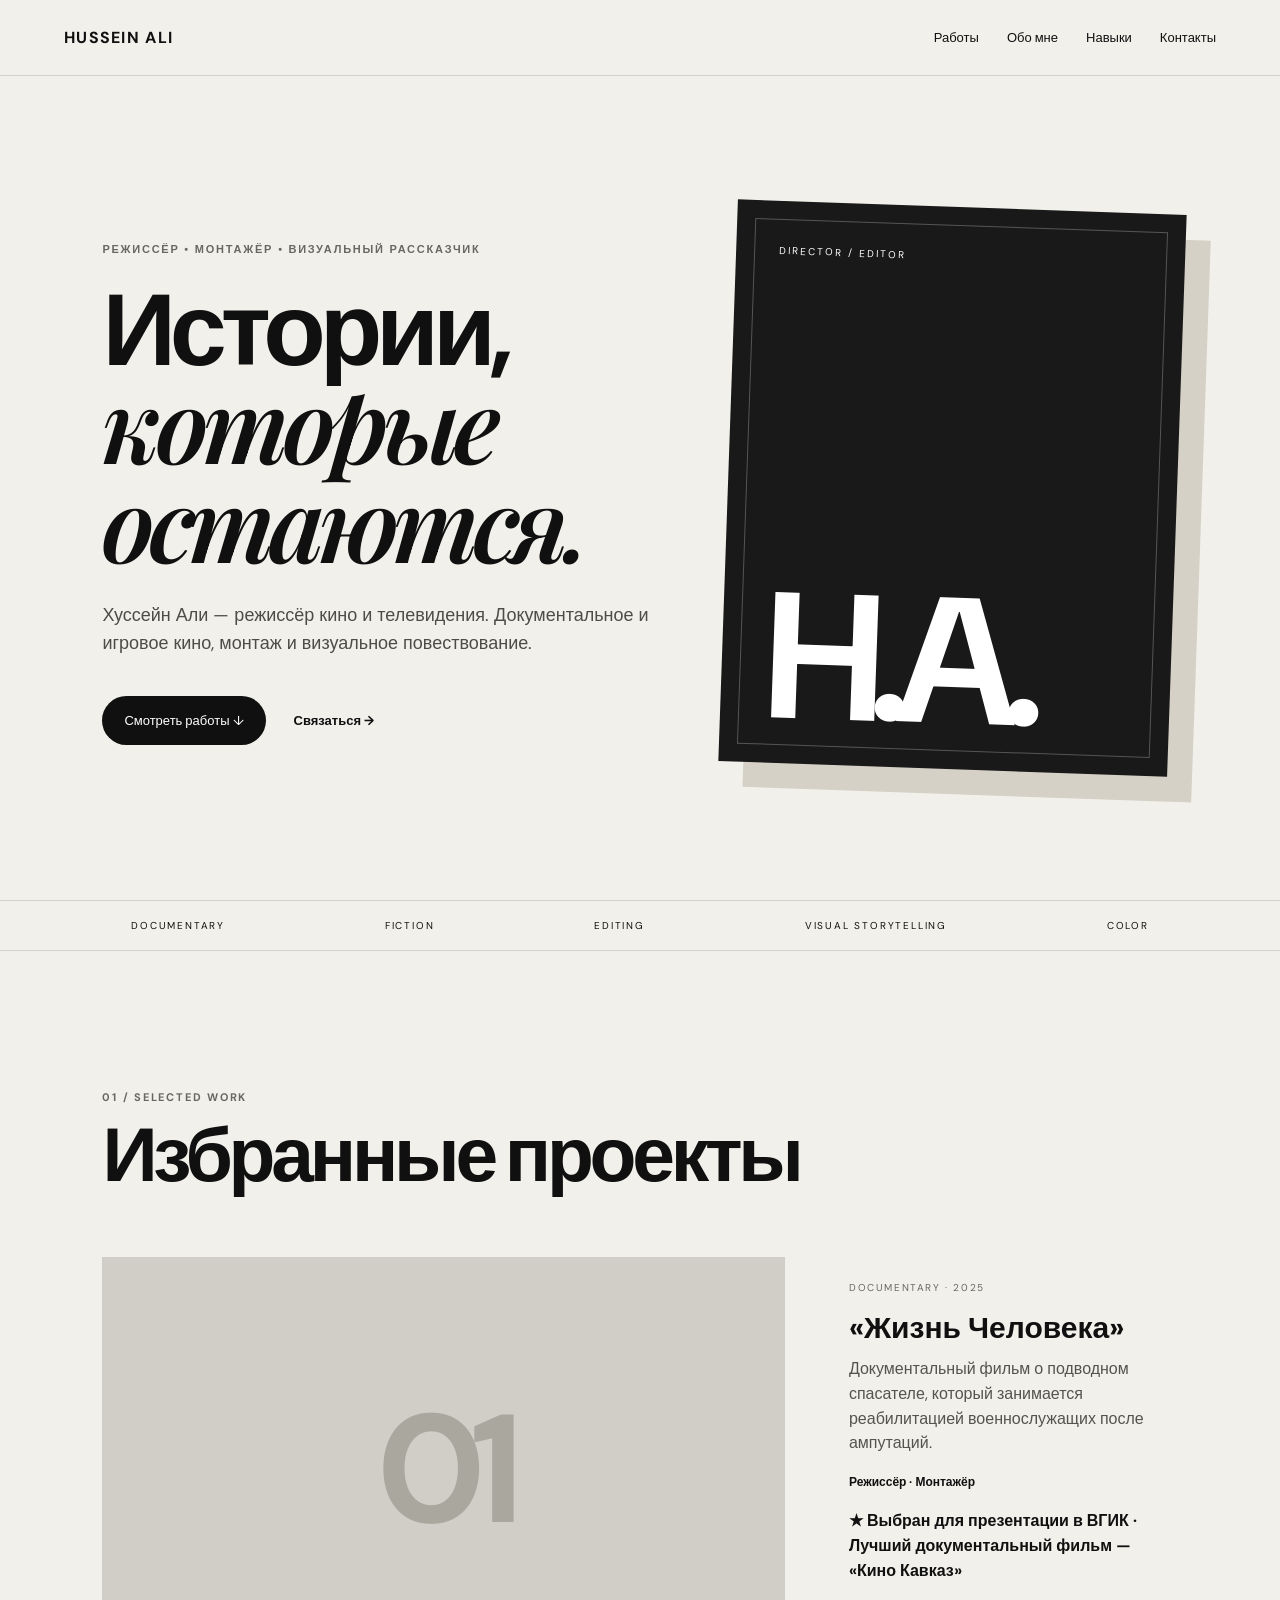
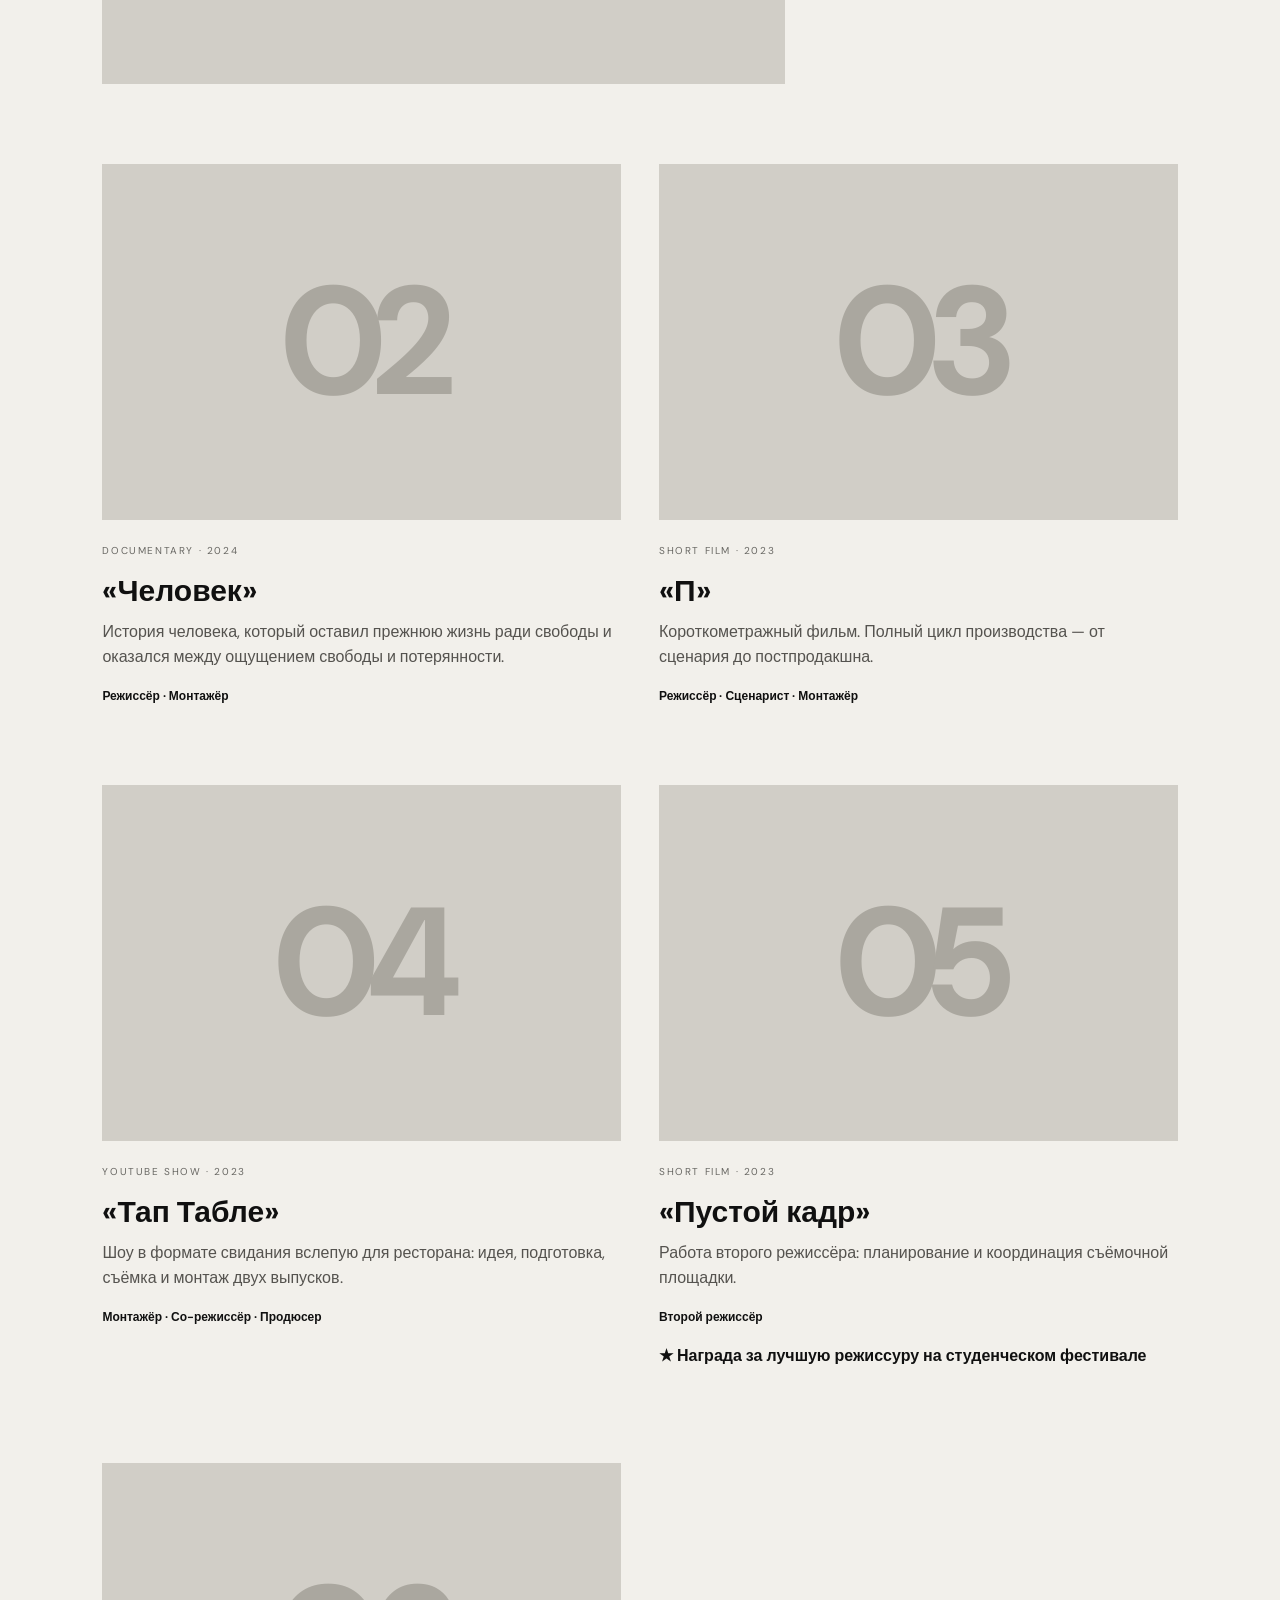
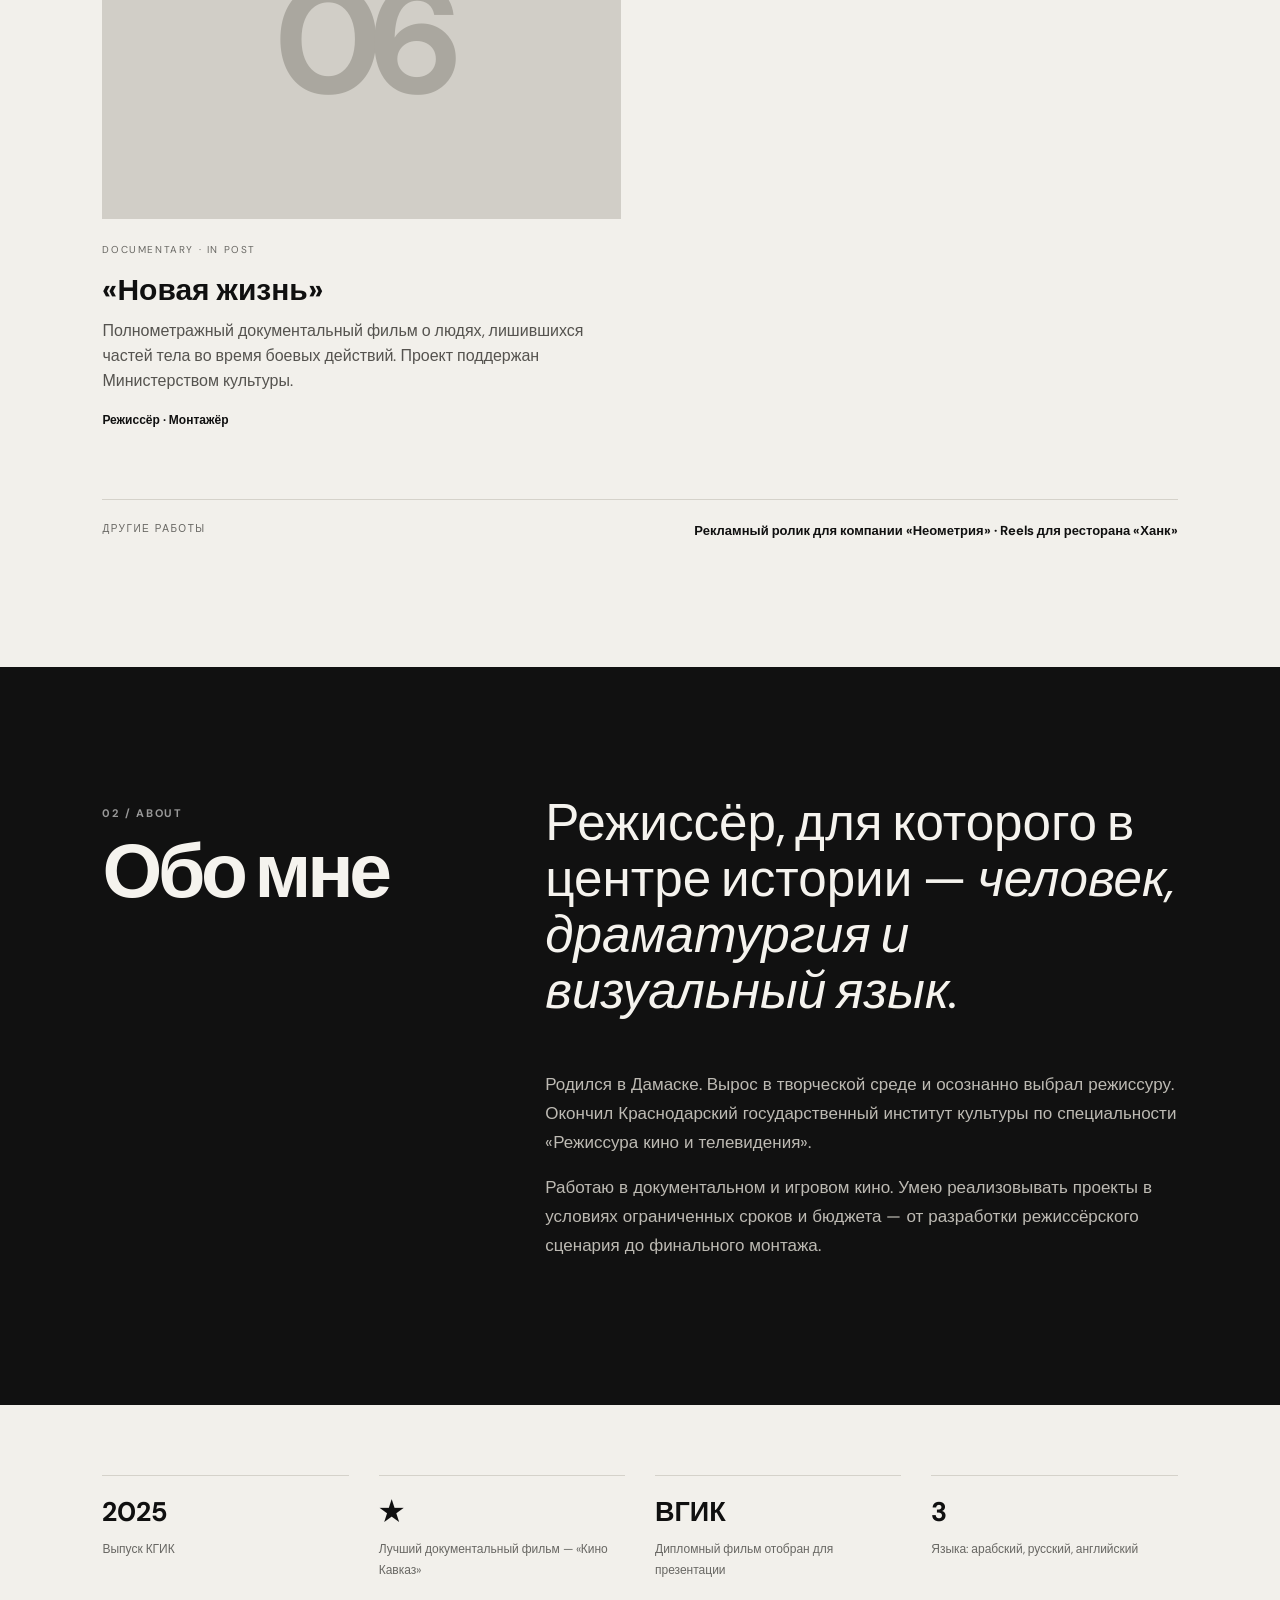
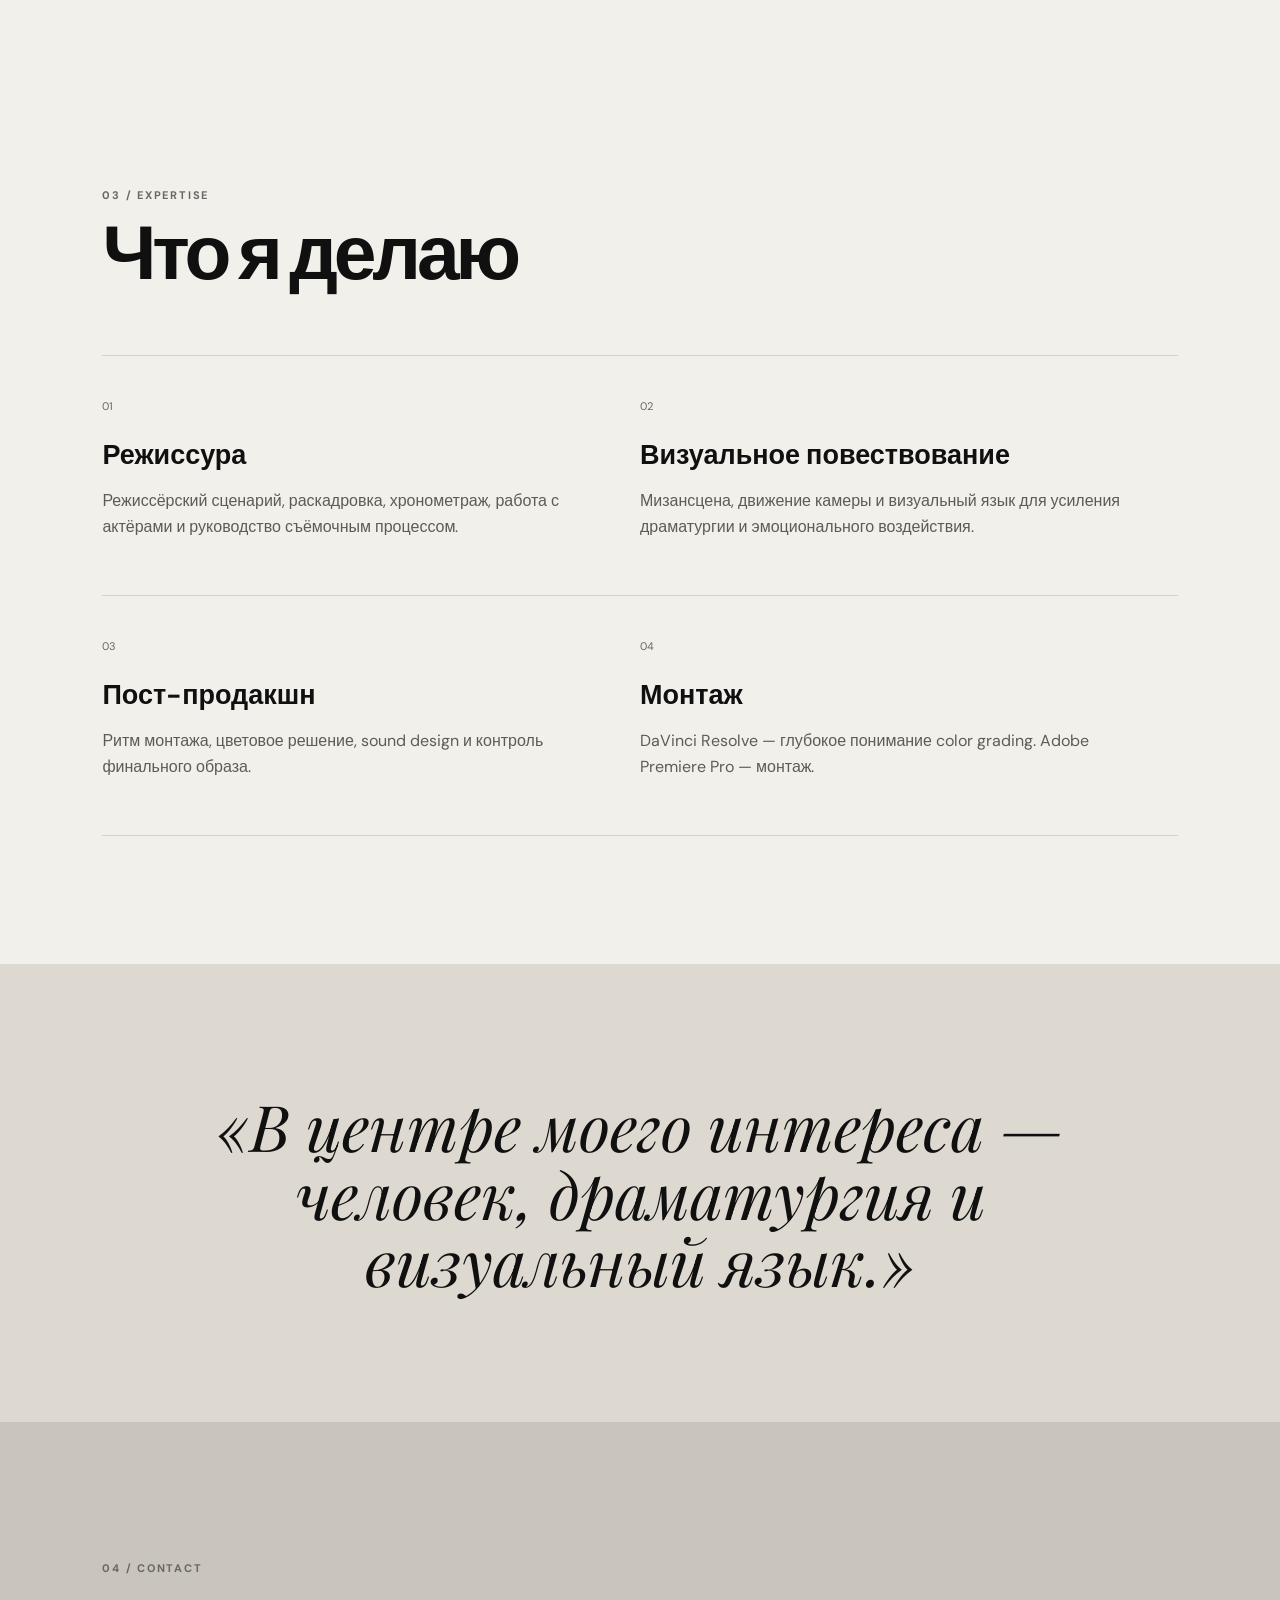
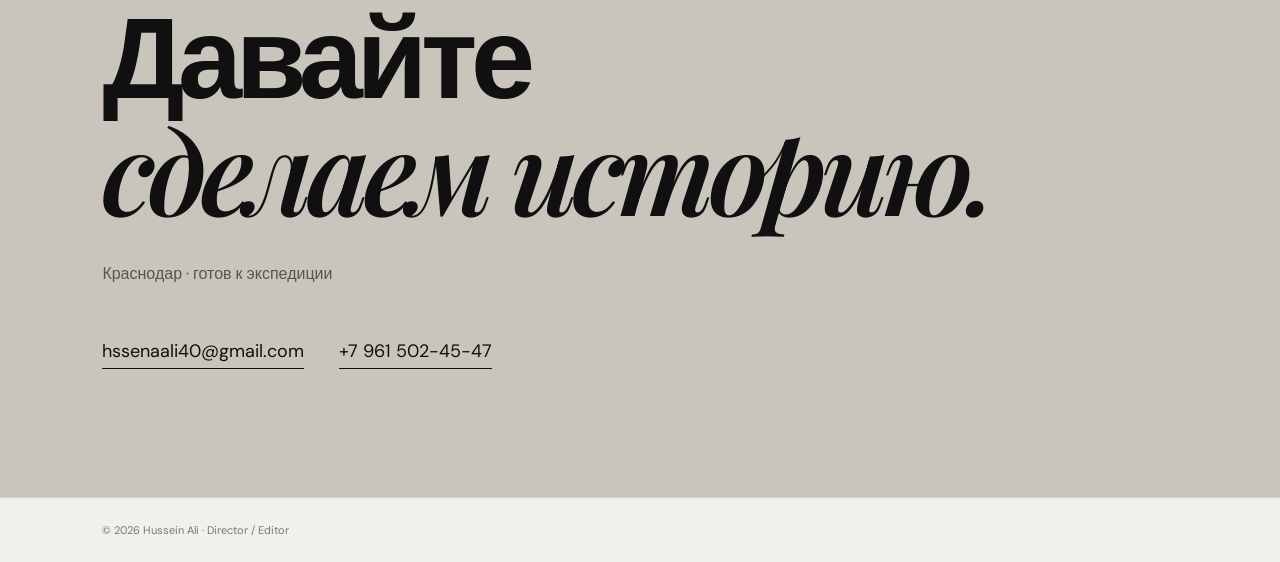
==== index.html @ 65bf878f "Add files via upload" ====
<!doctype html>
<html lang="ru">
<head>
  <meta charset="utf-8">
  <meta name="viewport" content="width=device-width,initial-scale=1">
  <title>Хуссейн Али — Режиссёр / Монтажёр</title>
  <meta name="description" content="Портфолио Хуссейна Али — режиссёр кино и телевидения, монтажёр.">
  <link rel="stylesheet" href="style.css">
</head>
<body>
<header class="nav">
  <a class="logo" href="#top">HUSSEIN ALI</a>
  <nav>
    <a href="#work">Работы</a><a href="#about">Обо мне</a><a href="#skills">Навыки</a><a href="#contact">Контакты</a>
  </nav>
</header>

<main id="top">
  <section class="hero">
    <div class="hero-copy">
      <p class="eyebrow">РЕЖИССЁР • МОНТАЖЁР • ВИЗУАЛЬНЫЙ РАССКАЗЧИК</p>
      <h1>Истории,<br><em>которые остаются.</em></h1>
      <p class="lead">Хуссейн Али — режиссёр кино и телевидения. Документальное и игровое кино, монтаж и визуальное повествование.</p>
      <div class="buttons"><a class="button" href="#work">Смотреть работы ↓</a><a class="text-link" href="#contact">Связаться →</a></div>
    </div>
    <div class="hero-card">
      <div class="film-frame"><span>DIRECTOR / EDITOR</span><b>H.A.</b></div>
    </div>
  </section>

  <section class="ticker"><span>DOCUMENTARY</span><span>FICTION</span><span>EDITING</span><span>VISUAL STORYTELLING</span><span>COLOR</span></section>

  <section id="work" class="section">
    <div class="section-head"><p class="eyebrow">01 / SELECTED WORK</p><h2>Избранные проекты</h2></div>
    <div class="projects">
      <article class="project featured">
        <div class="project-media"><div class="placeholder">01</div></div>
        <div class="project-info"><span>DOCUMENTARY · 2025</span><h3>«Жизнь Человека»</h3><p>Документальный фильм о подводном спасателе, который занимается реабилитацией военнослужащих после ампутаций.</p><b>Режиссёр · Монтажёр</b><p class="award">★ Выбран для презентации в ВГИК · Лучший документальный фильм — «Кино Кавказ»</p></div>
      </article>
      <article class="project">
        <div class="project-media"><div class="placeholder">02</div></div>
        <div class="project-info"><span>DOCUMENTARY · 2024</span><h3>«Человек»</h3><p>История человека, который оставил прежнюю жизнь ради свободы и оказался между ощущением свободы и потерянности.</p><b>Режиссёр · Монтажёр</b></div>
      </article>
      <article class="project">
        <div class="project-media"><div class="placeholder">03</div></div>
        <div class="project-info"><span>SHORT FILM · 2023</span><h3>«П»</h3><p>Короткометражный фильм. Полный цикл производства — от сценария до постпродакшна.</p><b>Режиссёр · Сценарист · Монтажёр</b></div>
      </article>
      <article class="project">
        <div class="project-media"><div class="placeholder">04</div></div>
        <div class="project-info"><span>YOUTUBE SHOW · 2023</span><h3>«Тап Табле»</h3><p>Шоу в формате свидания вслепую для ресторана: идея, подготовка, съёмка и монтаж двух выпусков.</p><b>Монтажёр · Со-режиссёр · Продюсер</b></div>
      </article>
      <article class="project">
        <div class="project-media"><div class="placeholder">05</div></div>
        <div class="project-info"><span>SHORT FILM · 2023</span><h3>«Пустой кадр»</h3><p>Работа второго режиссёра: планирование и координация съёмочной площадки.</p><b>Второй режиссёр</b><p class="award">★ Награда за лучшую режиссуру на студенческом фестивале</p></div>
      </article>
      <article class="project">
        <div class="project-media"><div class="placeholder">06</div></div>
        <div class="project-info"><span>DOCUMENTARY · IN POST</span><h3>«Новая жизнь»</h3><p>Полнометражный документальный фильм о людях, лишившихся частей тела во время боевых действий. Проект поддержан Министерством культуры.</p><b>Режиссёр · Монтажёр</b></div>
      </article>
    </div>
    <div class="mini-work"><span>ДРУГИЕ РАБОТЫ</span><strong>Рекламный ролик для компании «Неометрия» · Reels для ресторана «Ханк»</strong></div>
  </section>

  <section id="about" class="dark-section">
    <div><p class="eyebrow">02 / ABOUT</p><h2>Обо мне</h2></div>
    <div class="about-text">
      <p class="big">Режиссёр, для которого в центре истории — <em>человек, драматургия и визуальный язык.</em></p>
      <p>Родился в Дамаске. Вырос в творческой среде и осознанно выбрал режиссуру. Окончил Краснодарский государственный институт культуры по специальности «Режиссура кино и телевидения».</p>
      <p>Работаю в документальном и игровом кино. Умею реализовывать проекты в условиях ограниченных сроков и бюджета — от разработки режиссёрского сценария до финального монтажа.</p>
    </div>
  </section>

  <section class="section facts">
    <div class="fact"><b>2025</b><span>Выпуск КГИК</span></div>
    <div class="fact"><b>★</b><span>Лучший документальный фильм — «Кино Кавказ»</span></div>
    <div class="fact"><b>ВГИК</b><span>Дипломный фильм отобран для презентации</span></div>
    <div class="fact"><b>3</b><span>Языка: арабский, русский, английский</span></div>
  </section>

  <section id="skills" class="section skills">
    <div class="section-head"><p class="eyebrow">03 / EXPERTISE</p><h2>Что я делаю</h2></div>
    <div class="skill-grid">
      <div><span>01</span><h3>Режиссура</h3><p>Режиссёрский сценарий, раскадровка, хронометраж, работа с актёрами и руководство съёмочным процессом.</p></div>
      <div><span>02</span><h3>Визуальное повествование</h3><p>Мизансцена, движение камеры и визуальный язык для усиления драматургии и эмоционального воздействия.</p></div>
      <div><span>03</span><h3>Пост-продакшн</h3><p>Ритм монтажа, цветовое решение, sound design и контроль финального образа.</p></div>
      <div><span>04</span><h3>Монтаж</h3><p>DaVinci Resolve — глубокое понимание color grading. Adobe Premiere Pro — монтаж.</p></div>
    </div>
  </section>

  <section class="quote"><p>«В центре моего интереса — человек, драматургия и визуальный язык.»</p></section>

  <section id="contact" class="contact">
    <p class="eyebrow">04 / CONTACT</p>
    <h2>Давайте<br><em>сделаем историю.</em></h2>
    <p>Краснодар · готов к экспедиции</p>
    <div class="contact-links">
      <a href="mailto:hssenaali40@gmail.com">hssenaali40@gmail.com</a>
      <a href="tel:+79615024547">+7 961 502-45-47</a>
    </div>
  </section>
</main>
<footer>© 2026 Hussein Ali · Director / Editor</footer>
<script src="script.js"></script>
</body>
</html>
---- style.css ----
@import url('https://fonts.googleapis.com/css2?family=DM+Sans:wght@400;500;700&family=Playfair+Display:ital,wght@0,600;1,600&display=swap');
:root{--bg:#f2f0eb;--ink:#101010;--muted:#686763;--line:#d5d2ca;--dark:#111;--white:#f5f3ee}
*{box-sizing:border-box}html{scroll-behavior:smooth}body{margin:0;background:var(--bg);color:var(--ink);font-family:"DM Sans",sans-serif}a{color:inherit;text-decoration:none}.nav{height:76px;padding:0 5vw;display:flex;align-items:center;justify-content:space-between;border-bottom:1px solid var(--line);position:sticky;top:0;background:rgba(242,240,235,.92);backdrop-filter:blur(14px);z-index:5}.logo{font-weight:700;letter-spacing:.08em}.nav nav{display:flex;gap:28px;font-size:13px}.nav nav a:hover{text-decoration:underline}.hero{min-height:calc(100vh - 76px);padding:7vw 8vw;display:grid;grid-template-columns:1.1fr .9fr;gap:6vw;align-items:center}.eyebrow{font-size:11px;letter-spacing:.16em;font-weight:700;color:var(--muted)}h1{font-size:clamp(58px,8vw,120px);line-height:.9;letter-spacing:-.06em;margin:28px 0}h1 em,h2 em{font-family:"Playfair Display",serif;font-weight:600}.lead{max-width:600px;font-size:18px;line-height:1.55;color:#4d4c48}.buttons{display:flex;align-items:center;gap:28px;margin-top:38px}.button{background:var(--ink);color:white;padding:16px 22px;border-radius:100px;font-size:13px}.text-link{font-size:13px;font-weight:700}.hero-card{aspect-ratio:4/5;background:#191919;padding:18px;transform:rotate(2deg);box-shadow:25px 25px 0 #d6d1c7}.film-frame{height:100%;border:1px solid #555;display:flex;flex-direction:column;justify-content:space-between;padding:24px;color:white}.film-frame span{font-size:10px;letter-spacing:.2em}.film-frame b{font-size:clamp(100px,14vw,210px);letter-spacing:-.08em;line-height:.7}.ticker{border-block:1px solid var(--line);display:flex;justify-content:space-around;padding:18px 4vw;font-size:10px;letter-spacing:.18em}.section{padding:10vw 8vw}.section-head{margin-bottom:65px}.section h2,.dark-section h2,.contact h2{font-size:clamp(45px,6vw,82px);letter-spacing:-.055em;line-height:.95;margin:15px 0}.projects{display:grid;grid-template-columns:1fr 1fr;gap:80px 38px}.project.featured{grid-column:1/-1;display:grid;grid-template-columns:1.35fr .65fr;gap:5vw}.project-media{background:#d1cec7;aspect-ratio:16/10;overflow:hidden}.project:not(.featured) .project-media{aspect-ratio:16/11}.placeholder{height:100%;display:flex;align-items:center;justify-content:center;font-size:clamp(80px,12vw,180px);font-weight:700;letter-spacing:-.08em;color:#aaa79f}.project-info{padding-top:18px}.project-info span{font-size:10px;letter-spacing:.16em;color:var(--muted)}.project-info h3{font-size:30px;margin:12px 0 10px}.project-info p{line-height:1.55;color:#55534f;margin:0 0 14px}.project-info b{font-size:12px}.award{margin-top:18px!important;color:var(--ink)!important;font-weight:700}.mini-work{margin-top:70px;border-top:1px solid var(--line);padding-top:22px;display:flex;justify-content:space-between;gap:30px;font-size:13px}.mini-work span{font-size:10px;letter-spacing:.15em;color:var(--muted)}.dark-section{background:var(--dark);color:var(--white);padding:10vw 8vw;display:grid;grid-template-columns:.7fr 1.3fr;gap:8vw}.dark-section .eyebrow{color:#999}.about-text{max-width:760px}.about-text .big{font-size:clamp(28px,4vw,52px);line-height:1.1;margin:0 0 50px}.about-text p:not(.big){font-size:17px;line-height:1.7;color:#bdbab3}.facts{display:grid;grid-template-columns:repeat(4,1fr);gap:30px;padding-block:70px}.fact{border-top:1px solid var(--line);padding-top:18px}.fact b{font-size:27px;display:block;margin-bottom:8px}.fact span{font-size:12px;color:var(--muted);line-height:1.4}.skill-grid{display:grid;grid-template-columns:1fr 1fr;gap:0;border-top:1px solid var(--line)}.skill-grid>div{padding:38px 20px 40px 0;border-bottom:1px solid var(--line)}.skill-grid span{font-size:11px;color:var(--muted)}.skill-grid h3{font-size:27px;margin:22px 0 10px}.skill-grid p{max-width:550px;line-height:1.6;color:#5d5b56}.quote{background:#ddd9d0;padding:10vw 8vw;text-align:center}.quote p{font-family:"Playfair Display",serif;font-style:italic;font-size:clamp(32px,5vw,70px);max-width:1000px;margin:auto;line-height:1.05}.contact{background:#c9c5bc;padding:10vw 8vw}.contact h2{font-size:clamp(60px,9vw,130px);margin:30px 0}.contact>p:not(.eyebrow){color:#555}.contact-links{display:flex;flex-wrap:wrap;gap:35px;margin-top:55px}.contact-links a{font-size:18px;border-bottom:1px solid var(--ink);padding-bottom:5px}footer{padding:25px 8vw;font-size:11px;color:#777;border-top:1px solid var(--line)}@media(max-width:800px){.nav nav{display:none}.hero{grid-template-columns:1fr;padding-top:70px}.hero-card{width:75%;margin:auto}.projects,.project.featured,.dark-section{grid-template-columns:1fr}.facts{grid-template-columns:1fr 1fr}.skill-grid{grid-template-columns:1fr}.mini-work{display:block}.mini-work strong{display:block;margin-top:15px}.section{padding-block:80px}}
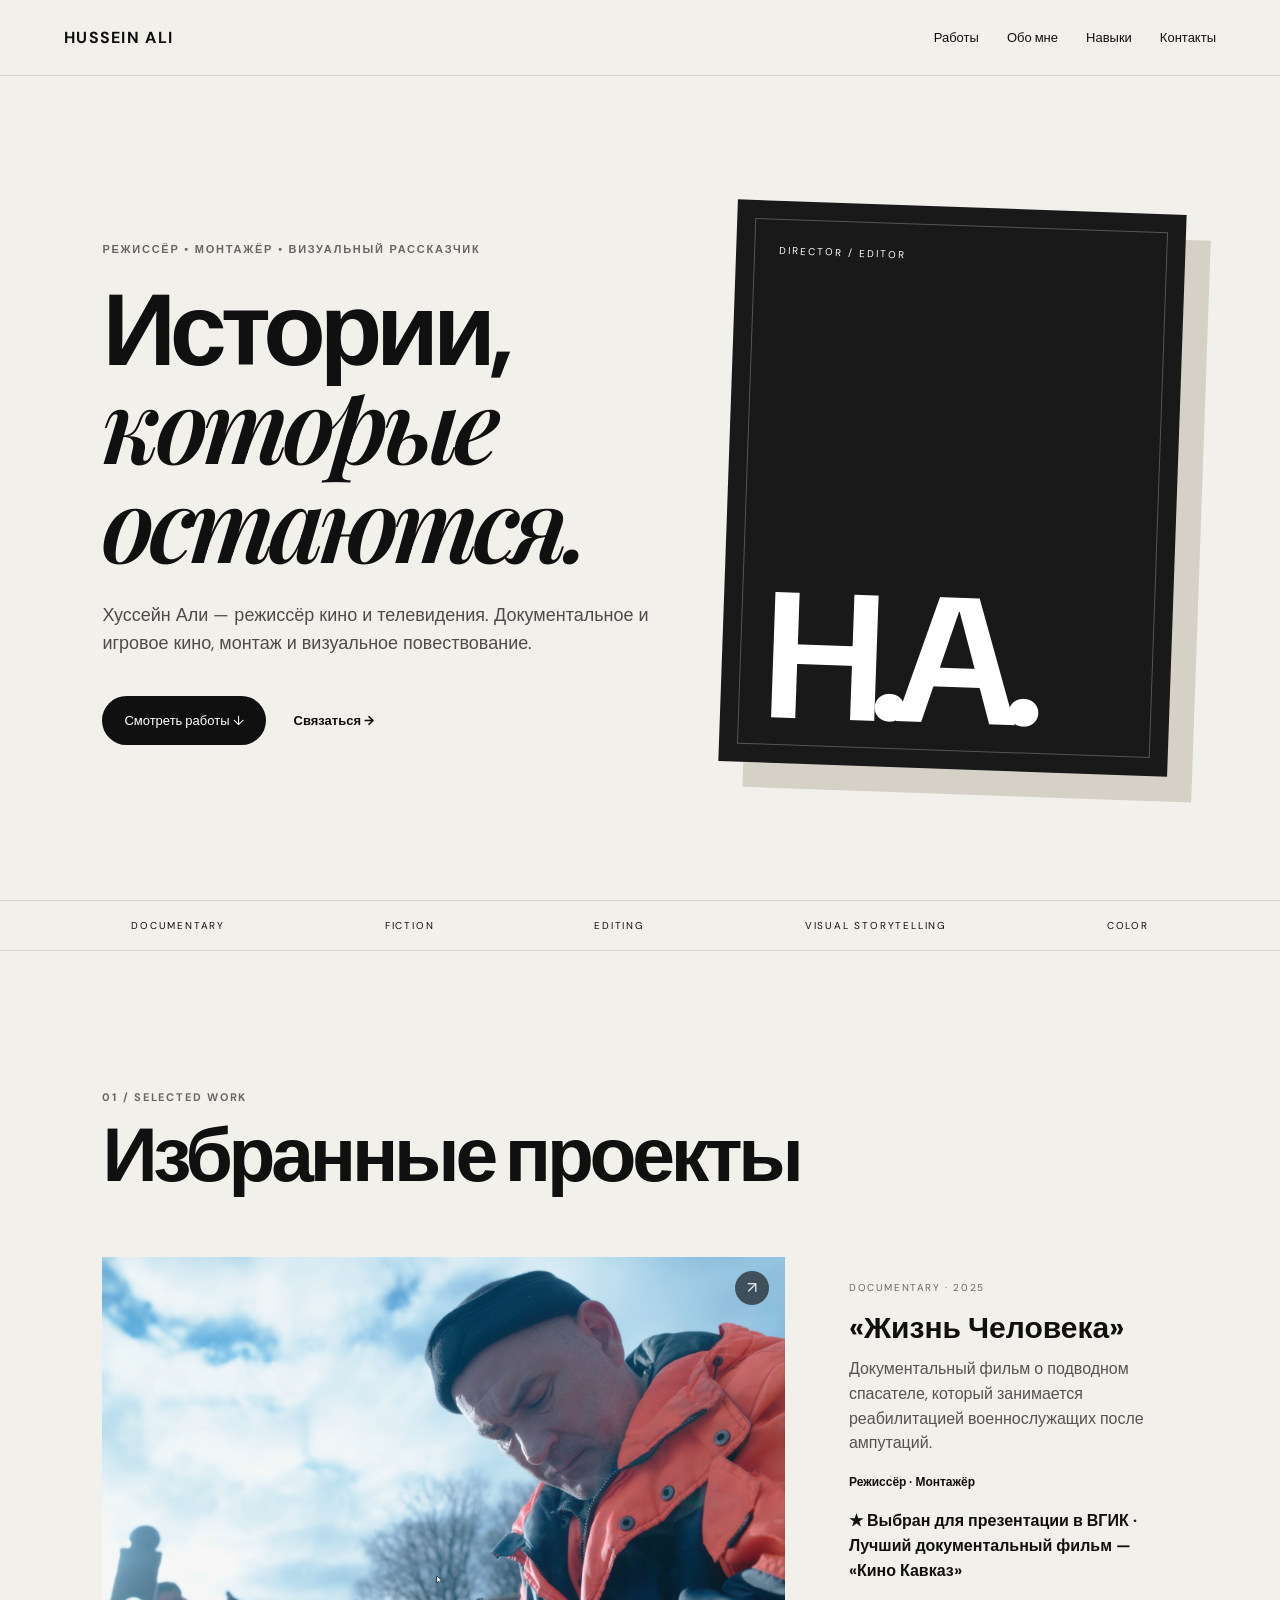
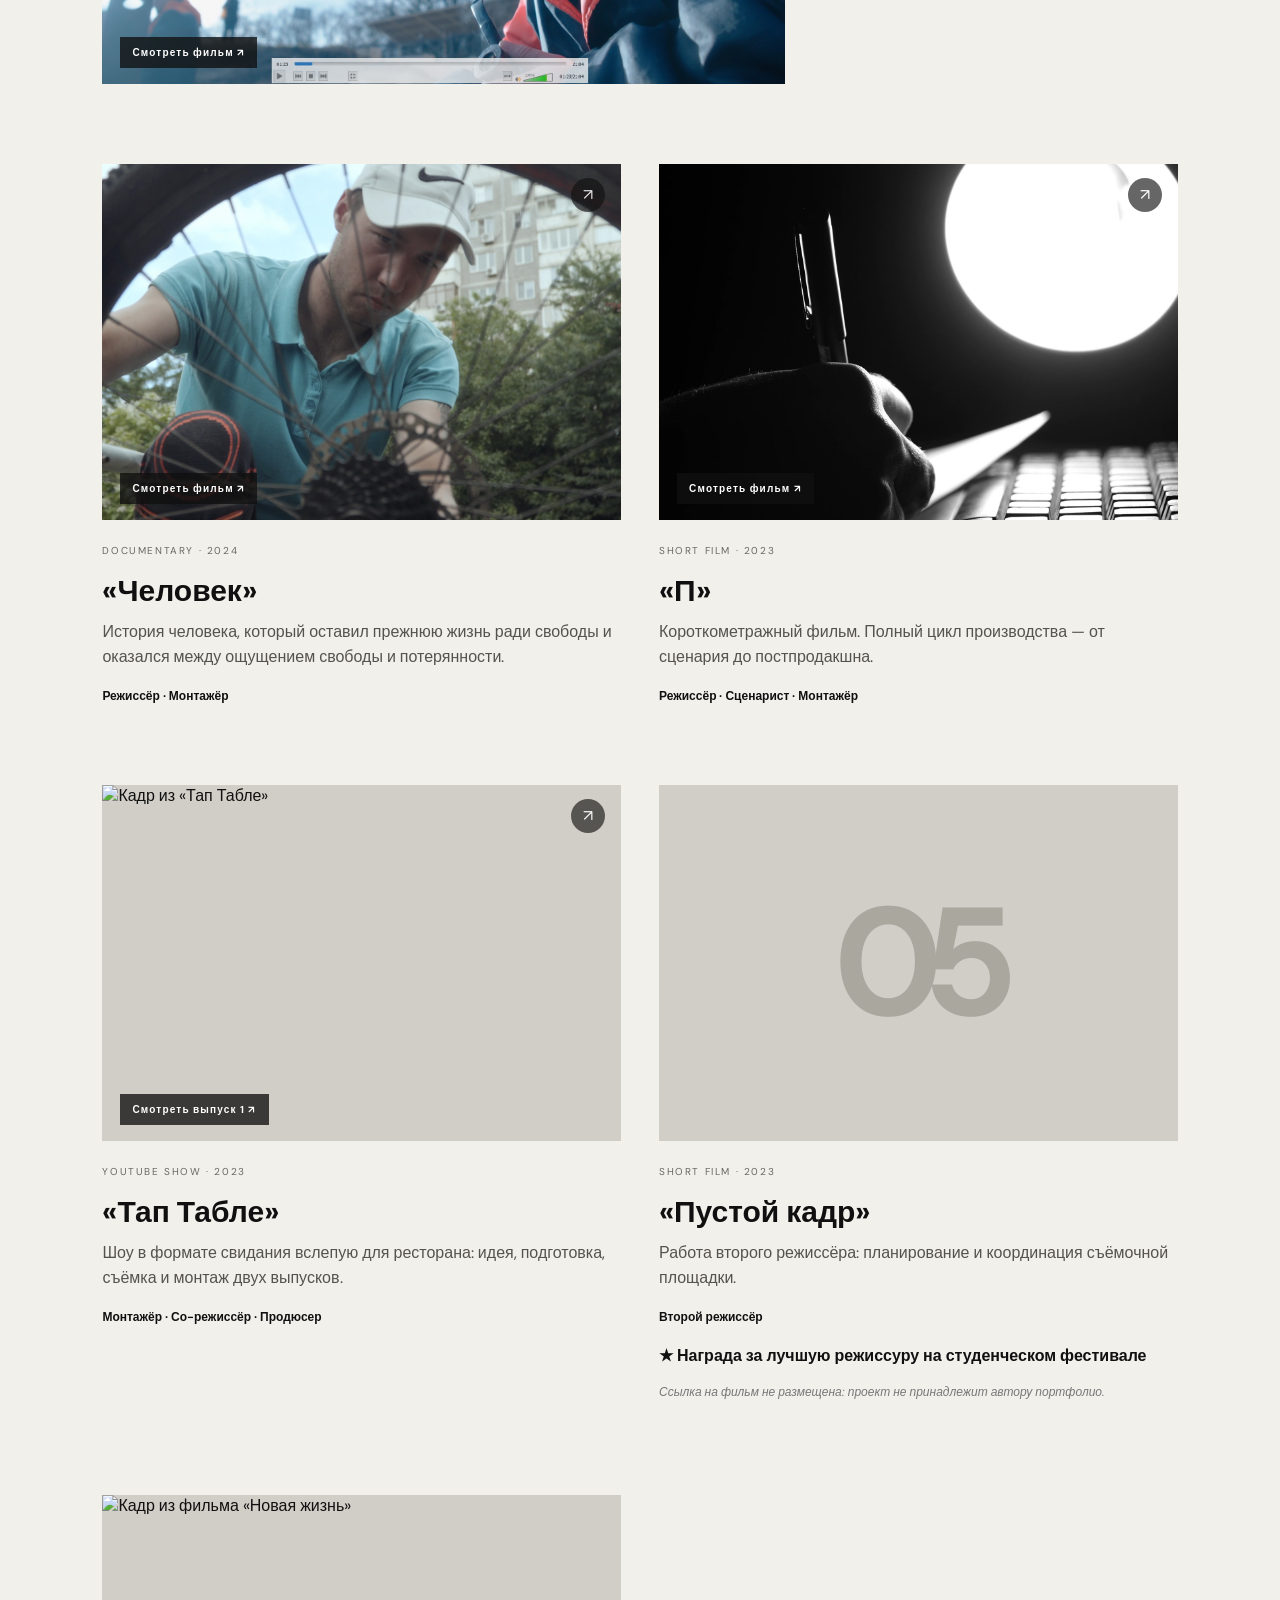
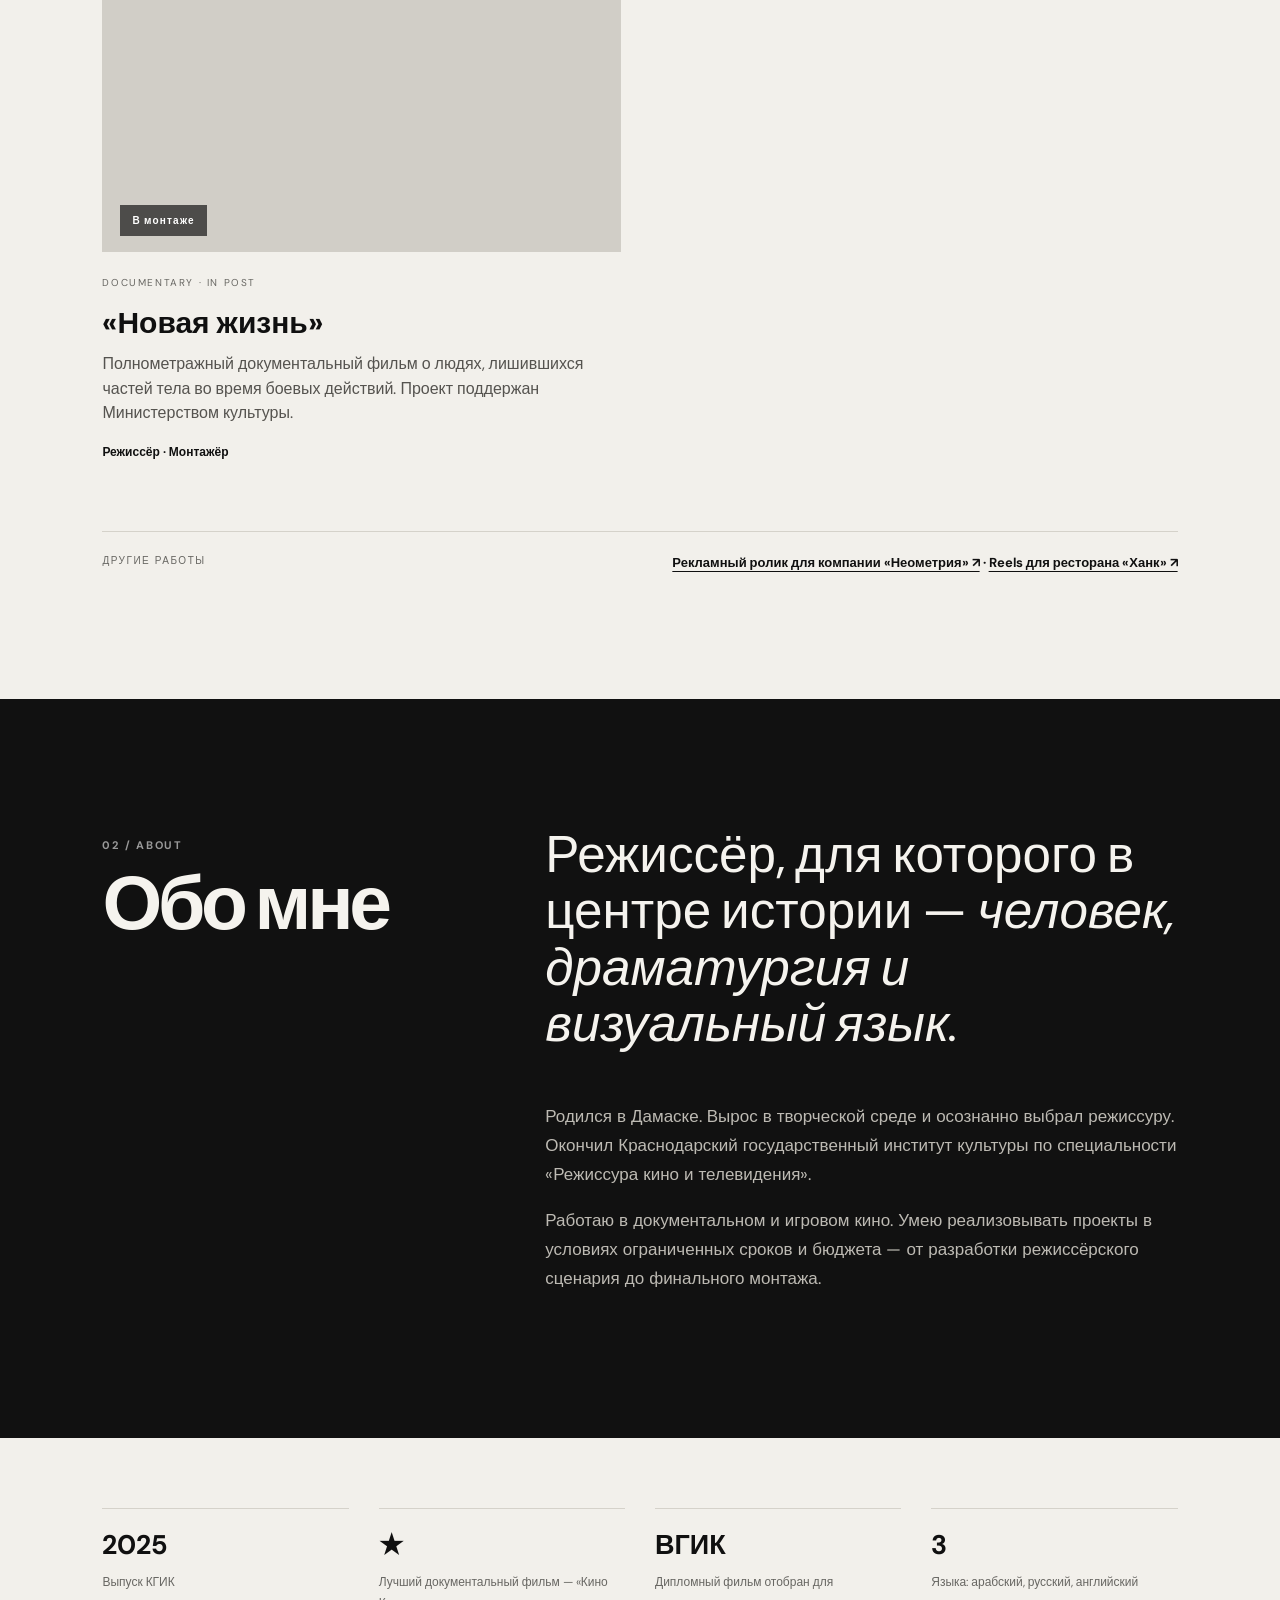
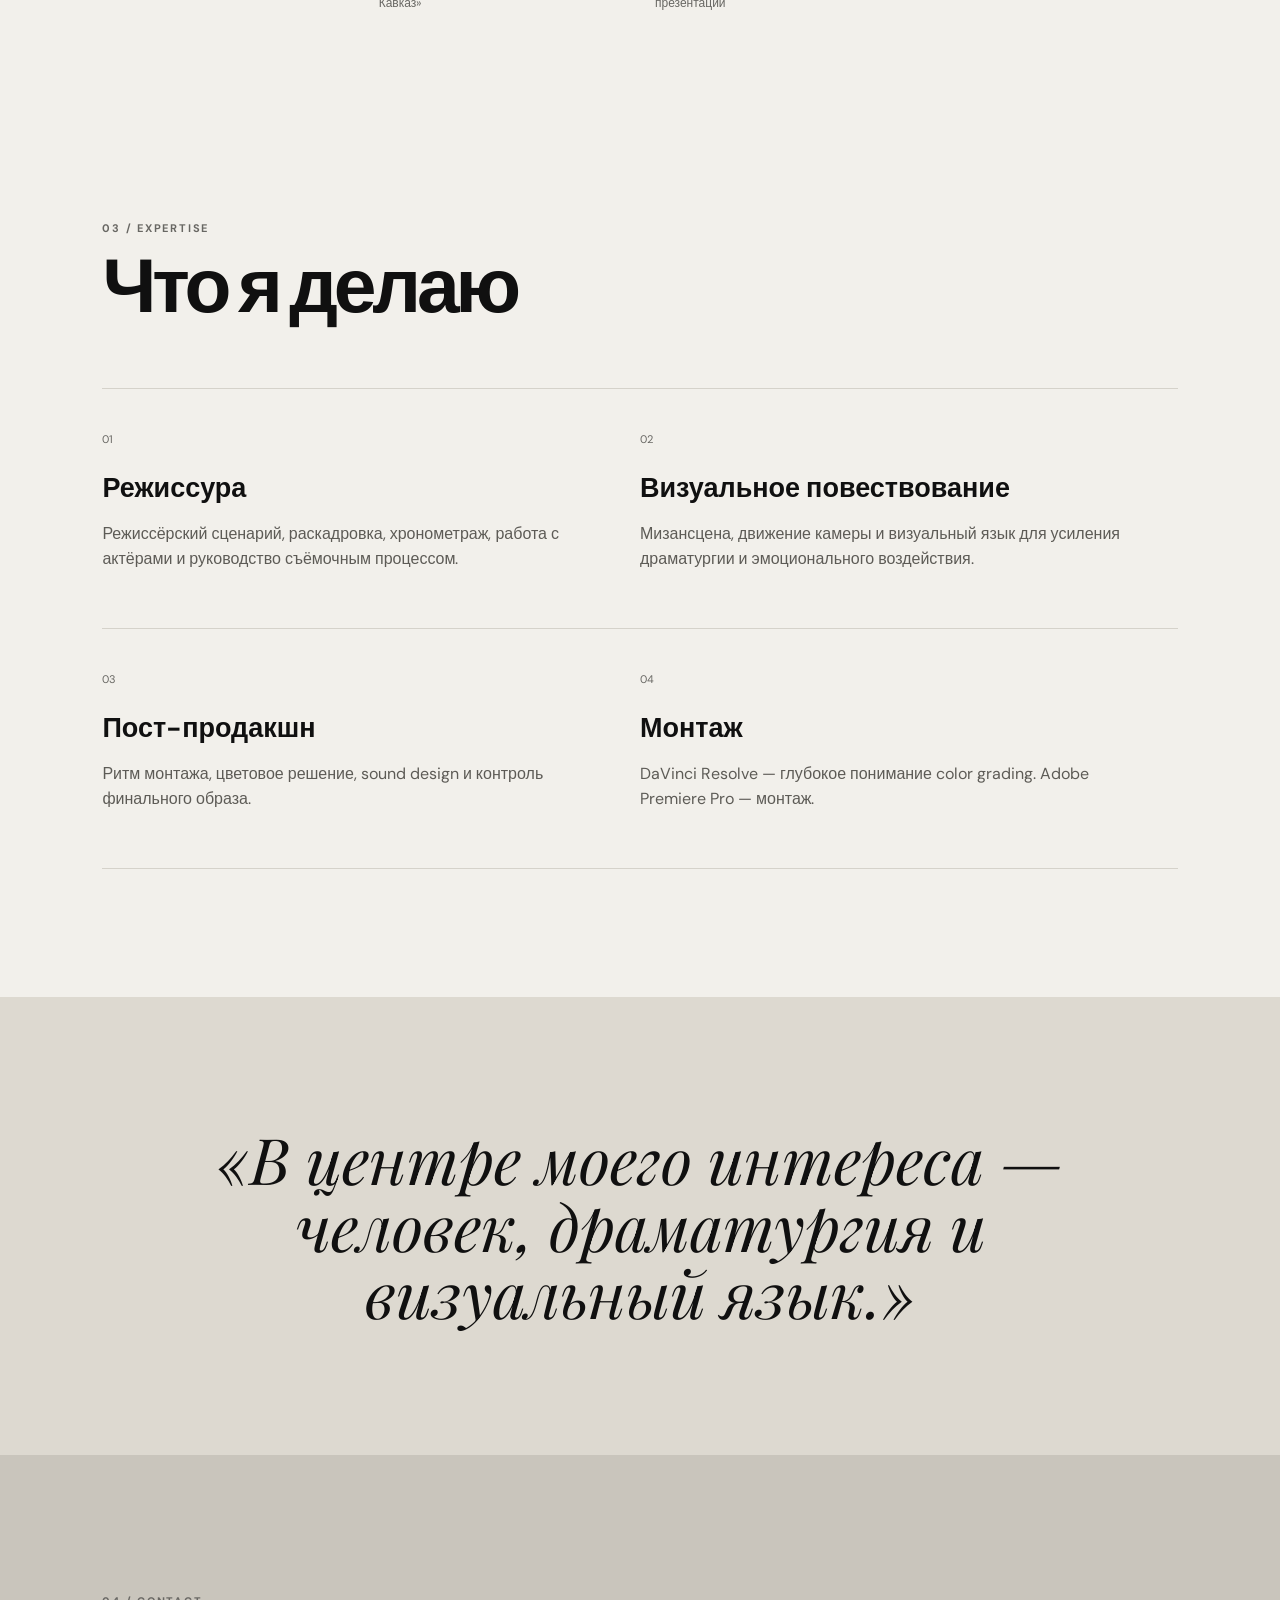
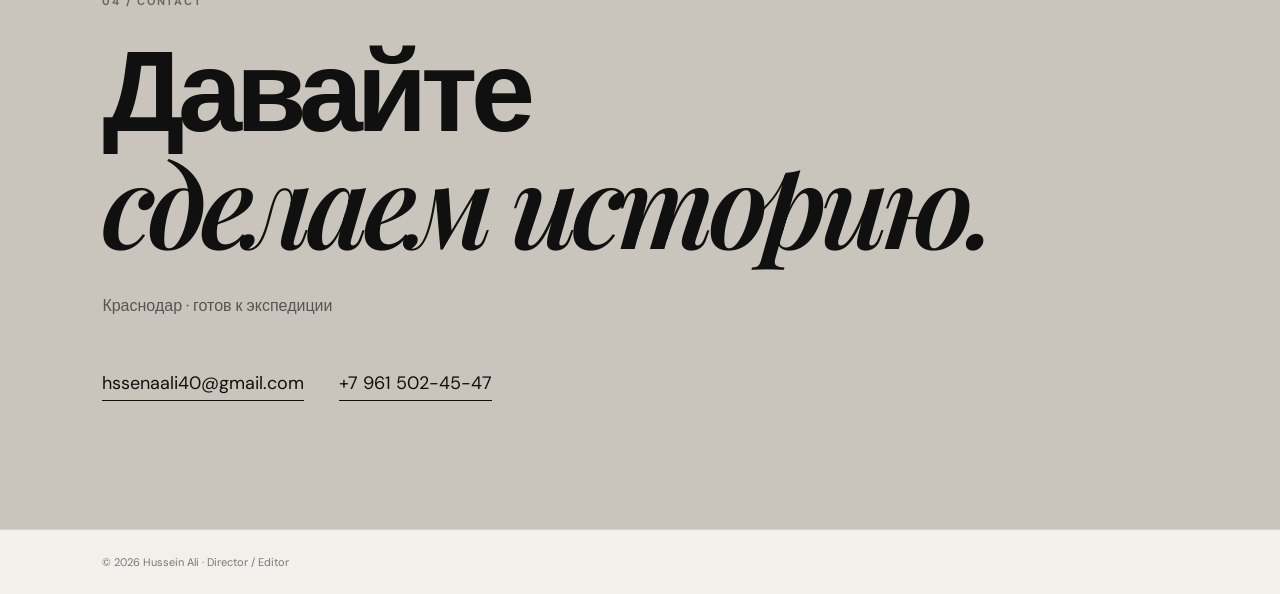
==== commit 14a3c2c0: "Add files via upload" ====
--- a/index.html
+++ b/index.html
@@ -34,31 +34,31 @@
     <div class="section-head"><p class="eyebrow">01 / SELECTED WORK</p><h2>Избранные проекты</h2></div>
     <div class="projects">
       <article class="project featured">
-        <div class="project-media"><div class="placeholder">01</div></div>
+        <a class="project-media linked-media" href="https://disk.yandex.ru/i/S0a05KO3hIEDDA" target="_blank" rel="noopener noreferrer" aria-label="Открыть фильм «Жизнь Человека»"><img class="project-image" src="images/life/life-02.jpg" alt="Кадр из фильма «Жизнь Человека»"><span class="media-label">Смотреть фильм ↗</span></a>
         <div class="project-info"><span>DOCUMENTARY · 2025</span><h3>«Жизнь Человека»</h3><p>Документальный фильм о подводном спасателе, который занимается реабилитацией военнослужащих после ампутаций.</p><b>Режиссёр · Монтажёр</b><p class="award">★ Выбран для презентации в ВГИК · Лучший документальный фильм — «Кино Кавказ»</p></div>
       </article>
       <article class="project">
-        <div class="project-media"><div class="placeholder">02</div></div>
+        <a class="project-media linked-media" href="https://disk.yandex.ru/d/JxOzp1Rvebpt5g" target="_blank" rel="noopener noreferrer" aria-label="Открыть фильм «Человек»"><img class="project-image" src="images/chelovek/chelovek-01.jpg" alt="Кадр из фильма «Человек»"><span class="media-label">Смотреть фильм ↗</span></a>
         <div class="project-info"><span>DOCUMENTARY · 2024</span><h3>«Человек»</h3><p>История человека, который оставил прежнюю жизнь ради свободы и оказался между ощущением свободы и потерянности.</p><b>Режиссёр · Монтажёр</b></div>
       </article>
       <article class="project">
-        <div class="project-media"><div class="placeholder">03</div></div>
+        <a class="project-media linked-media" href="https://disk.yandex.ru/i/e2GCiaeUuA0oVg" target="_blank" rel="noopener noreferrer" aria-label="Открыть фильм «П»"><img class="project-image" src="images/p/p-01.jpg" alt="Кадр из фильма «П»"><span class="media-label">Смотреть фильм ↗</span></a>
         <div class="project-info"><span>SHORT FILM · 2023</span><h3>«П»</h3><p>Короткометражный фильм. Полный цикл производства — от сценария до постпродакшна.</p><b>Режиссёр · Сценарист · Монтажёр</b></div>
       </article>
       <article class="project">
-        <div class="project-media"><div class="placeholder">04</div></div>
+        <a class="project-media linked-media" href="https://disk.yandex.ru/i/3lg_i8k3VXwyYg" target="_blank" rel="noopener noreferrer" aria-label="Открыть первый выпуск «Тап Табле»"><img class="project-image" src="images/tap-table/tap-table-01.png" alt="Кадр из «Тап Табле»"><span class="media-label">Смотреть выпуск 1 ↗</span></a>
         <div class="project-info"><span>YOUTUBE SHOW · 2023</span><h3>«Тап Табле»</h3><p>Шоу в формате свидания вслепую для ресторана: идея, подготовка, съёмка и монтаж двух выпусков.</p><b>Монтажёр · Со-режиссёр · Продюсер</b></div>
       </article>
       <article class="project">
         <div class="project-media"><div class="placeholder">05</div></div>
-        <div class="project-info"><span>SHORT FILM · 2023</span><h3>«Пустой кадр»</h3><p>Работа второго режиссёра: планирование и координация съёмочной площадки.</p><b>Второй режиссёр</b><p class="award">★ Награда за лучшую режиссуру на студенческом фестивале</p></div>
+        <div class="project-info"><span>SHORT FILM · 2023</span><h3>«Пустой кадр»</h3><p>Работа второго режиссёра: планирование и координация съёмочной площадки.</p><b>Второй режиссёр</b><p class="award">★ Награда за лучшую режиссуру на студенческом фестивале</p><p class="note">Ссылка на фильм не размещена: проект не принадлежит автору портфолио.</p></div>
       </article>
       <article class="project">
-        <div class="project-media"><div class="placeholder">06</div></div>
+        <div class="project-media"><img class="project-image" src="images/new-life/new-life-01.png" alt="Кадр из фильма «Новая жизнь»"><span class="media-label">В монтаже</span></div>
         <div class="project-info"><span>DOCUMENTARY · IN POST</span><h3>«Новая жизнь»</h3><p>Полнометражный документальный фильм о людях, лишившихся частей тела во время боевых действий. Проект поддержан Министерством культуры.</p><b>Режиссёр · Монтажёр</b></div>
       </article>
     </div>
-    <div class="mini-work"><span>ДРУГИЕ РАБОТЫ</span><strong>Рекламный ролик для компании «Неометрия» · Reels для ресторана «Ханк»</strong></div>
+    <div class="mini-work"><span>ДРУГИЕ РАБОТЫ</span><strong><a href="https://disk.yandex.ru/i/Y4crRX9Ipsdy1A" target="_blank" rel="noopener noreferrer" aria-label="Открыть рекламный ролик для компании «Неометрия»">Рекламный ролик для компании «Неометрия» ↗</a> · <a href="https://disk.yandex.ru/d/2amTP0WEkpafLQ" target="_blank" rel="noopener noreferrer" aria-label="Открыть Reels для ресторана «Ханк»">Reels для ресторана «Ханк» ↗</a></strong></div>
   </section>
 
   <section id="about" class="dark-section">
--- a/style.css
+++ b/style.css
@@ -1,3 +1,15 @@
 @import url('https://fonts.googleapis.com/css2?family=DM+Sans:wght@400;500;700&family=Playfair+Display:ital,wght@0,600;1,600&display=swap');
 :root{--bg:#f2f0eb;--ink:#101010;--muted:#686763;--line:#d5d2ca;--dark:#111;--white:#f5f3ee}
 *{box-sizing:border-box}html{scroll-behavior:smooth}body{margin:0;background:var(--bg);color:var(--ink);font-family:"DM Sans",sans-serif}a{color:inherit;text-decoration:none}.nav{height:76px;padding:0 5vw;display:flex;align-items:center;justify-content:space-between;border-bottom:1px solid var(--line);position:sticky;top:0;background:rgba(242,240,235,.92);backdrop-filter:blur(14px);z-index:5}.logo{font-weight:700;letter-spacing:.08em}.nav nav{display:flex;gap:28px;font-size:13px}.nav nav a:hover{text-decoration:underline}.hero{min-height:calc(100vh - 76px);padding:7vw 8vw;display:grid;grid-template-columns:1.1fr .9fr;gap:6vw;align-items:center}.eyebrow{font-size:11px;letter-spacing:.16em;font-weight:700;color:var(--muted)}h1{font-size:clamp(58px,8vw,120px);line-height:.9;letter-spacing:-.06em;margin:28px 0}h1 em,h2 em{font-family:"Playfair Display",serif;font-weight:600}.lead{max-width:600px;font-size:18px;line-height:1.55;color:#4d4c48}.buttons{display:flex;align-items:center;gap:28px;margin-top:38px}.button{background:var(--ink);color:white;padding:16px 22px;border-radius:100px;font-size:13px}.text-link{font-size:13px;font-weight:700}.hero-card{aspect-ratio:4/5;background:#191919;padding:18px;transform:rotate(2deg);box-shadow:25px 25px 0 #d6d1c7}.film-frame{height:100%;border:1px solid #555;display:flex;flex-direction:column;justify-content:space-between;padding:24px;color:white}.film-frame span{font-size:10px;letter-spacing:.2em}.film-frame b{font-size:clamp(100px,14vw,210px);letter-spacing:-.08em;line-height:.7}.ticker{border-block:1px solid var(--line);display:flex;justify-content:space-around;padding:18px 4vw;font-size:10px;letter-spacing:.18em}.section{padding:10vw 8vw}.section-head{margin-bottom:65px}.section h2,.dark-section h2,.contact h2{font-size:clamp(45px,6vw,82px);letter-spacing:-.055em;line-height:.95;margin:15px 0}.projects{display:grid;grid-template-columns:1fr 1fr;gap:80px 38px}.project.featured{grid-column:1/-1;display:grid;grid-template-columns:1.35fr .65fr;gap:5vw}.project-media{background:#d1cec7;aspect-ratio:16/10;overflow:hidden}.project:not(.featured) .project-media{aspect-ratio:16/11}.placeholder{height:100%;display:flex;align-items:center;justify-content:center;font-size:clamp(80px,12vw,180px);font-weight:700;letter-spacing:-.08em;color:#aaa79f}.project-info{padding-top:18px}.project-info span{font-size:10px;letter-spacing:.16em;color:var(--muted)}.project-info h3{font-size:30px;margin:12px 0 10px}.project-info p{line-height:1.55;color:#55534f;margin:0 0 14px}.project-info b{font-size:12px}.award{margin-top:18px!important;color:var(--ink)!important;font-weight:700}.mini-work{margin-top:70px;border-top:1px solid var(--line);padding-top:22px;display:flex;justify-content:space-between;gap:30px;font-size:13px}.mini-work span{font-size:10px;letter-spacing:.15em;color:var(--muted)}.dark-section{background:var(--dark);color:var(--white);padding:10vw 8vw;display:grid;grid-template-columns:.7fr 1.3fr;gap:8vw}.dark-section .eyebrow{color:#999}.about-text{max-width:760px}.about-text .big{font-size:clamp(28px,4vw,52px);line-height:1.1;margin:0 0 50px}.about-text p:not(.big){font-size:17px;line-height:1.7;color:#bdbab3}.facts{display:grid;grid-template-columns:repeat(4,1fr);gap:30px;padding-block:70px}.fact{border-top:1px solid var(--line);padding-top:18px}.fact b{font-size:27px;display:block;margin-bottom:8px}.fact span{font-size:12px;color:var(--muted);line-height:1.4}.skill-grid{display:grid;grid-template-columns:1fr 1fr;gap:0;border-top:1px solid var(--line)}.skill-grid>div{padding:38px 20px 40px 0;border-bottom:1px solid var(--line)}.skill-grid span{font-size:11px;color:var(--muted)}.skill-grid h3{font-size:27px;margin:22px 0 10px}.skill-grid p{max-width:550px;line-height:1.6;color:#5d5b56}.quote{background:#ddd9d0;padding:10vw 8vw;text-align:center}.quote p{font-family:"Playfair Display",serif;font-style:italic;font-size:clamp(32px,5vw,70px);max-width:1000px;margin:auto;line-height:1.05}.contact{background:#c9c5bc;padding:10vw 8vw}.contact h2{font-size:clamp(60px,9vw,130px);margin:30px 0}.contact>p:not(.eyebrow){color:#555}.contact-links{display:flex;flex-wrap:wrap;gap:35px;margin-top:55px}.contact-links a{font-size:18px;border-bottom:1px solid var(--ink);padding-bottom:5px}footer{padding:25px 8vw;font-size:11px;color:#777;border-top:1px solid var(--line)}@media(max-width:800px){.nav nav{display:none}.hero{grid-template-columns:1fr;padding-top:70px}.hero-card{width:75%;margin:auto}.projects,.project.featured,.dark-section{grid-template-columns:1fr}.facts{grid-template-columns:1fr 1fr}.skill-grid{grid-template-columns:1fr}.mini-work{display:block}.mini-work strong{display:block;margin-top:15px}.section{padding-block:80px}}
+
+.linked-media{display:block;color:inherit;position:relative}.linked-media .placeholder{transition:transform .5s,opacity .5s}.linked-media:hover .placeholder{transform:scale(1.03);opacity:.78}.placeholder span{display:block;font-size:11px;letter-spacing:.12em;font-weight:700;margin-left:15px}.note{font-size:12px!important;color:#777!important;font-style:italic}
+.mini-work a{text-decoration:underline;text-underline-offset:4px}.mini-work a:hover{opacity:.6}
+
+.linked-media::after{content:"↗";position:absolute;right:16px;top:14px;font-size:16px;color:#fff;background:rgba(16,16,16,.75);width:34px;height:34px;border-radius:50%;display:grid;place-items:center;opacity:.85;transition:transform .3s,opacity .3s}.linked-media:hover::after{transform:translate(2px,-2px);opacity:1}
+
+
+.project-media{position:relative}
+.project-image{width:100%;height:100%;display:block;object-fit:cover;transition:transform .6s,filter .6s}
+.linked-media:hover .project-image{transform:scale(1.035);filter:brightness(.78)}
+.media-label{position:absolute;left:18px;bottom:16px;color:#fff;background:rgba(16,16,16,.78);padding:9px 12px;font-size:10px;letter-spacing:.12em;font-weight:700}
+.project-media:not(.linked-media) .media-label{background:rgba(16,16,16,.68)}
